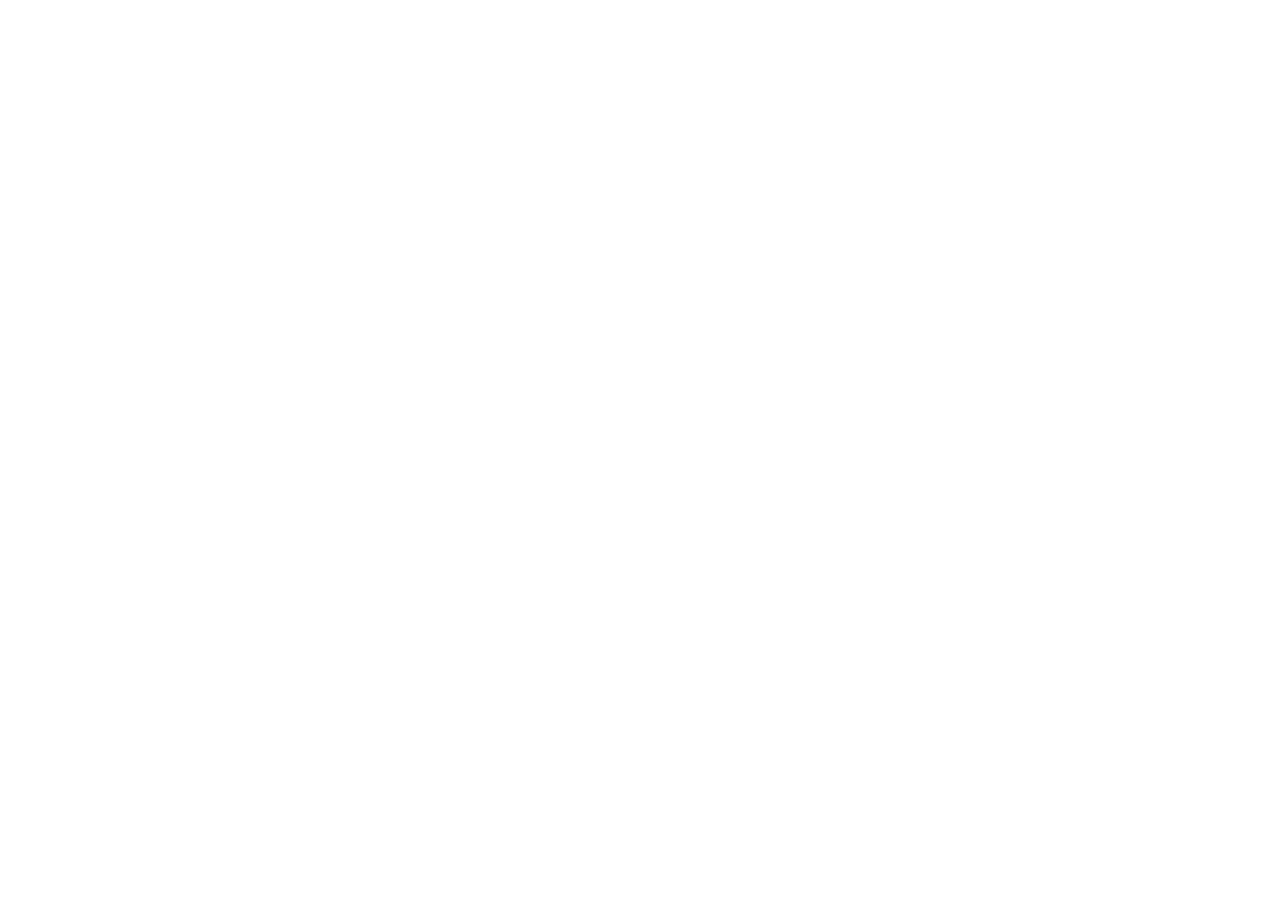
==== index.html @ 75b0a8f3 "creazione cartelle + file index.html  e style.css" ====
<!DOCTYPE html>
<html lang="it">
<head>
    <meta charset="UTF-8">
    <meta http-equiv="X-UA-Compatible" content="IE=edge">
    <meta name="viewport" content="width=device-width, initial-scale=1.0">
    <title>Shoes</title>
    <link rel="stylesheet" href="css/style.css">
    <link rel="preconnect" href="https://fonts.googleapis.com">
    <link rel="preconnect" href="https://fonts.gstatic.com" crossorigin>
    <link href="https://fonts.googleapis.com/css2?family=Rubik+Mono+One&display=swap" rel="stylesheet">
</head>
<body>
    
</body>
</html>
---- css/style.css ----
* {
    margin: 0;
    padding: 0;
    box-sizing: border-box;
}

html {
    font-family: 'Rubik Mono One', sans-serif;
}
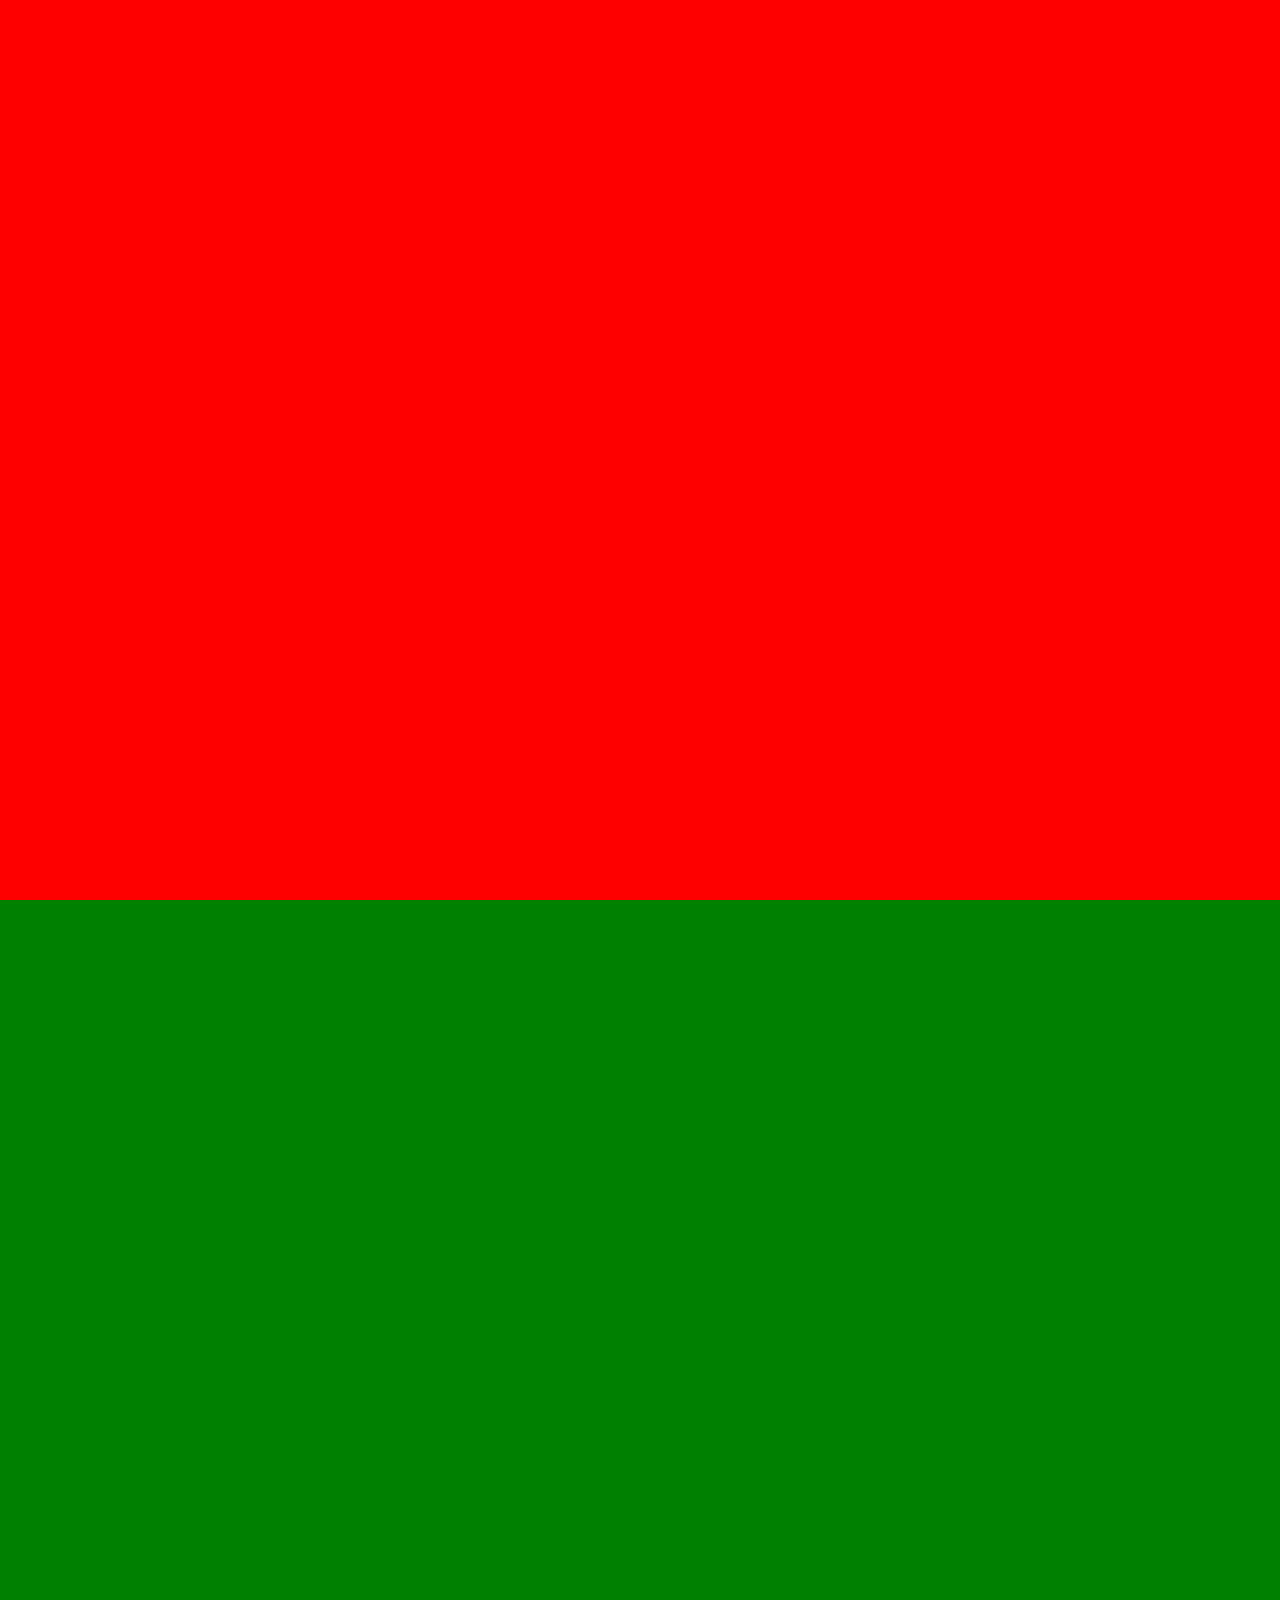
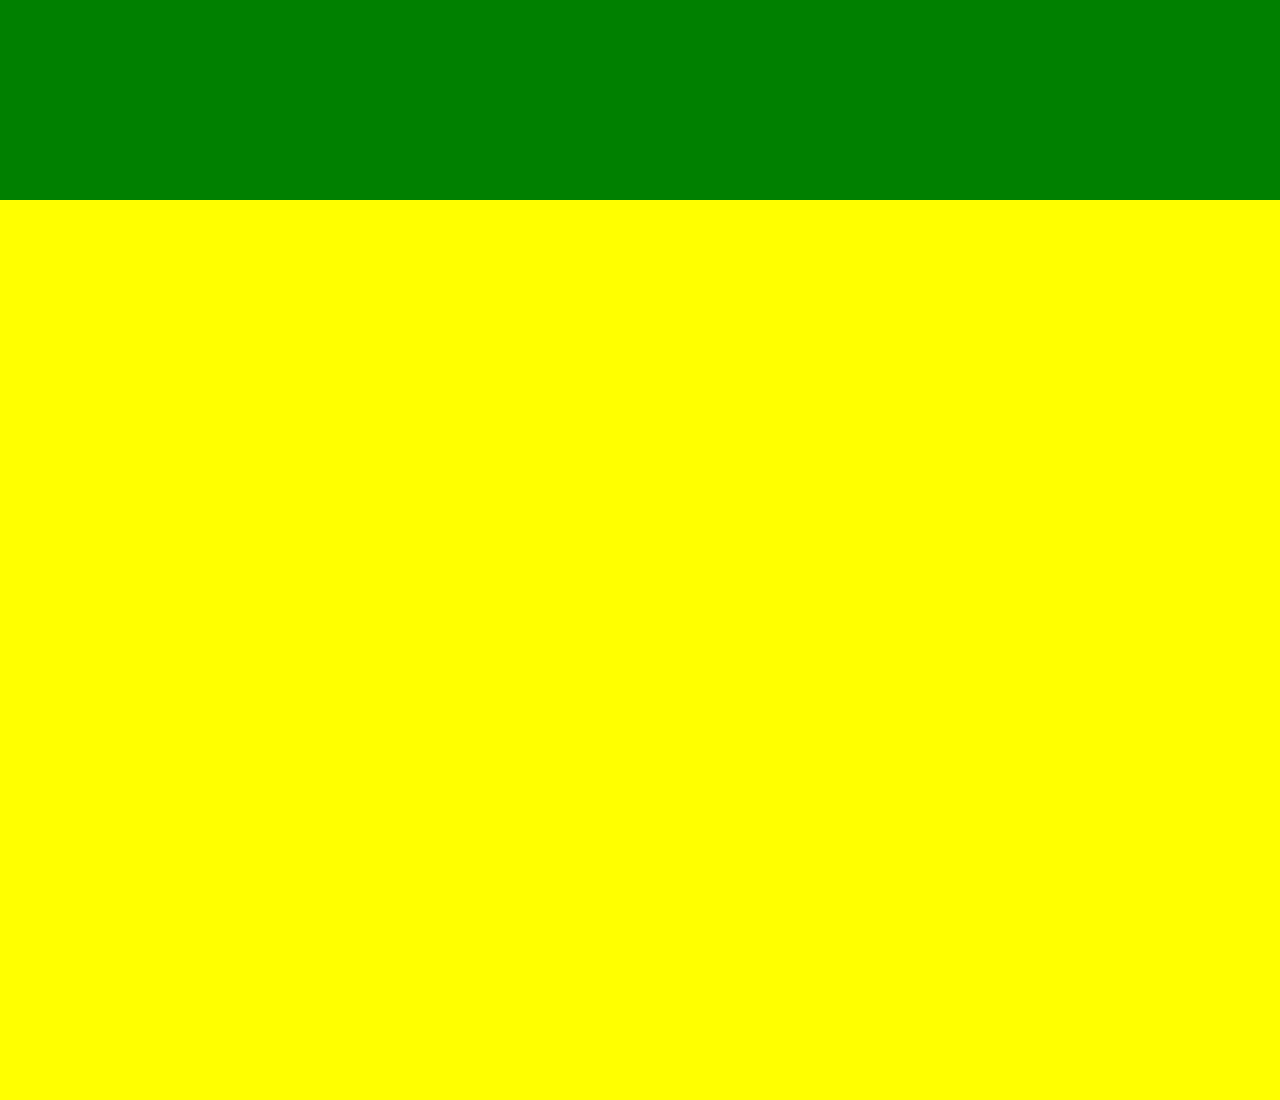
==== commit 26f45a91: "creati 3 articoli" ====
--- a/index.html
+++ b/index.html
@@ -11,6 +11,35 @@
     <link href="https://fonts.googleapis.com/css2?family=Rubik+Mono+One&display=swap" rel="stylesheet">
 </head>
 <body>
+
+    <!-- Menu fisso in alto a destra -->
+    <nav class="navbar"></nav>
+
+    <main>
+
+        <!-- Scarpa visualizzata -->
+        <article id="shoes-01">
+            <div class="content">
+                <img src="" alt="">
+                <h1></h1>
+            </div>
+        </article>
+
+        <article id="shoes-02">
+            <div class="content">
+                <img src="" alt="">
+                <h1></h1>
+            </div>
+        </article>
+
+        <article id="shoes-03">
+            <div class="content">
+                <img src="" alt="">
+                <h1></h1>
+            </div>
+        </article>
+
+    </main>
     
 </body>
 </html>--- a/css/style.css
+++ b/css/style.css
@@ -1,4 +1,4 @@
-* {
+* { /* Reset CSS */
     margin: 0;
     padding: 0;
     box-sizing: border-box;
@@ -6,4 +6,21 @@
 
 html {
     font-family: 'Rubik Mono One', sans-serif;
+}
+
+article {
+    width: 100%;
+    height: 100vh;
+}
+
+#shoes-01 {
+    background-color: red;
+}
+
+#shoes-02 {
+    background-color: green;
+}
+
+#shoes-03 {
+    background-color: yellow;
 }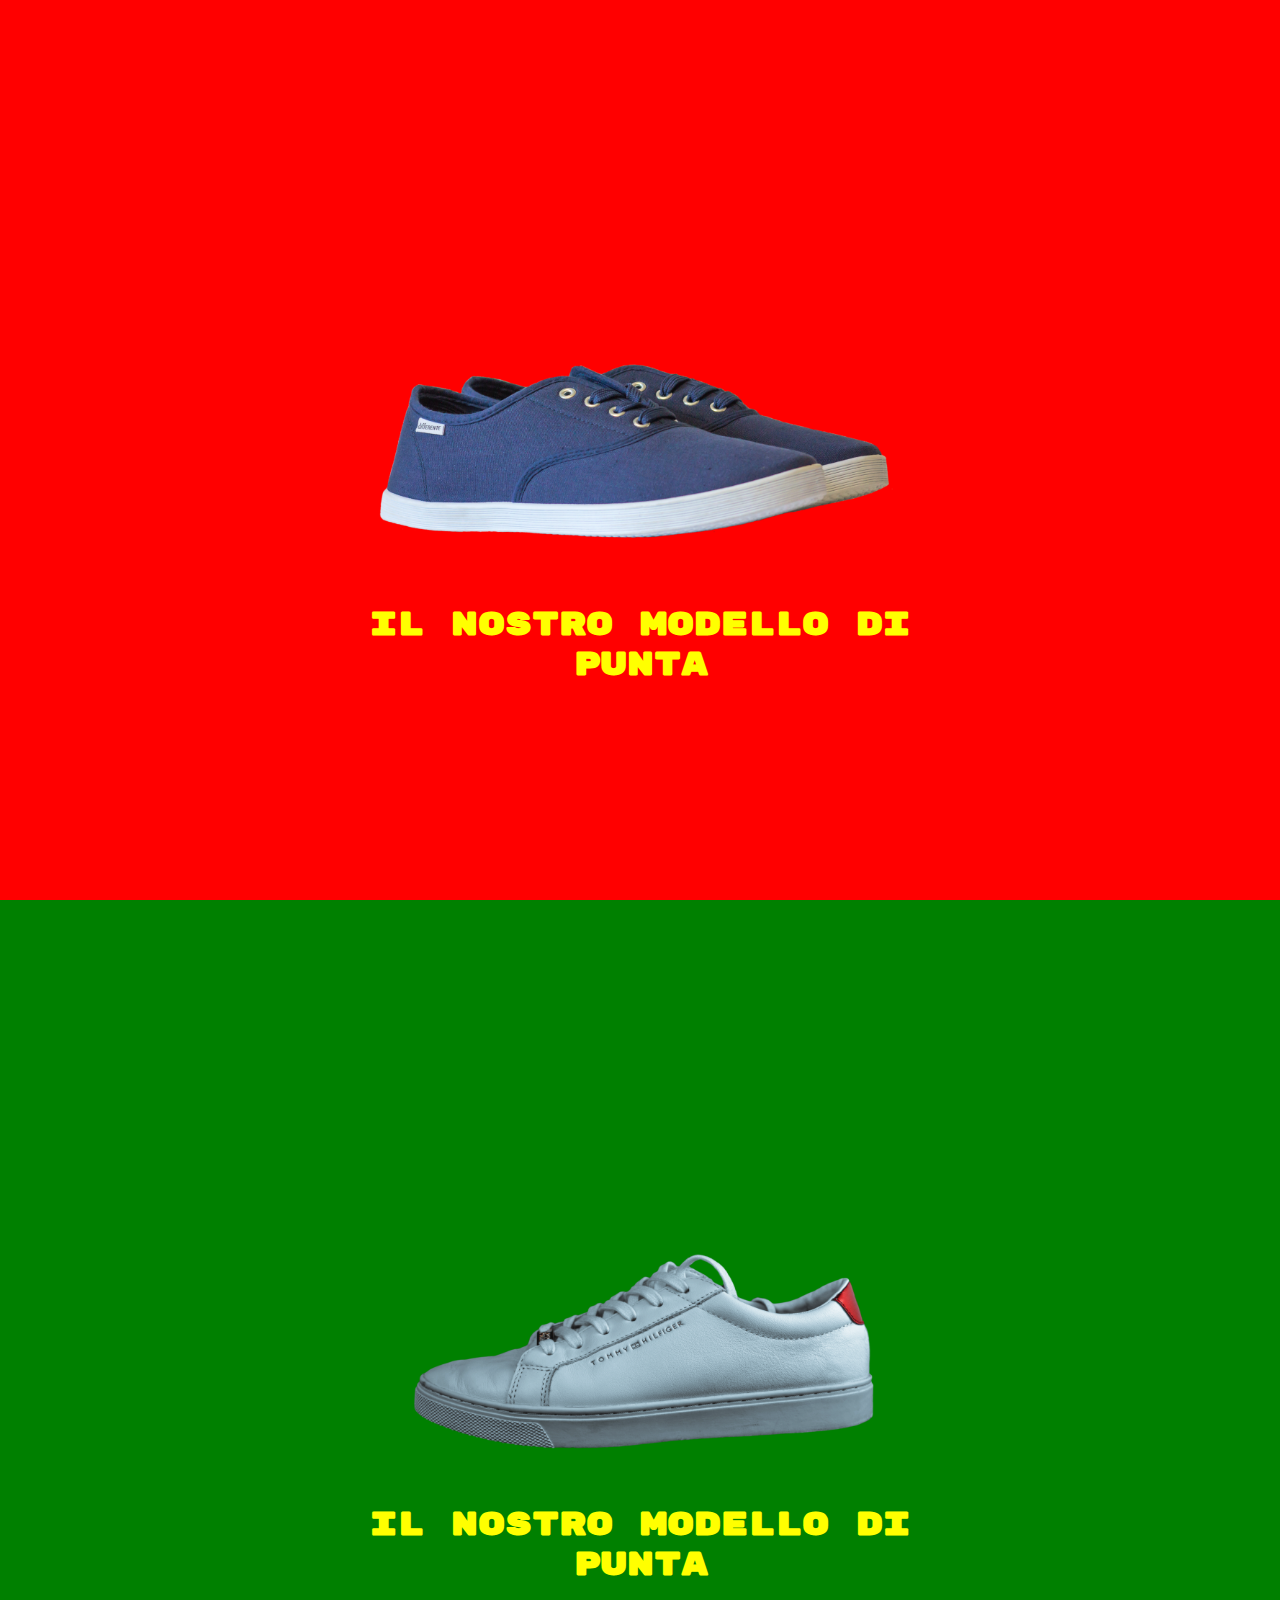
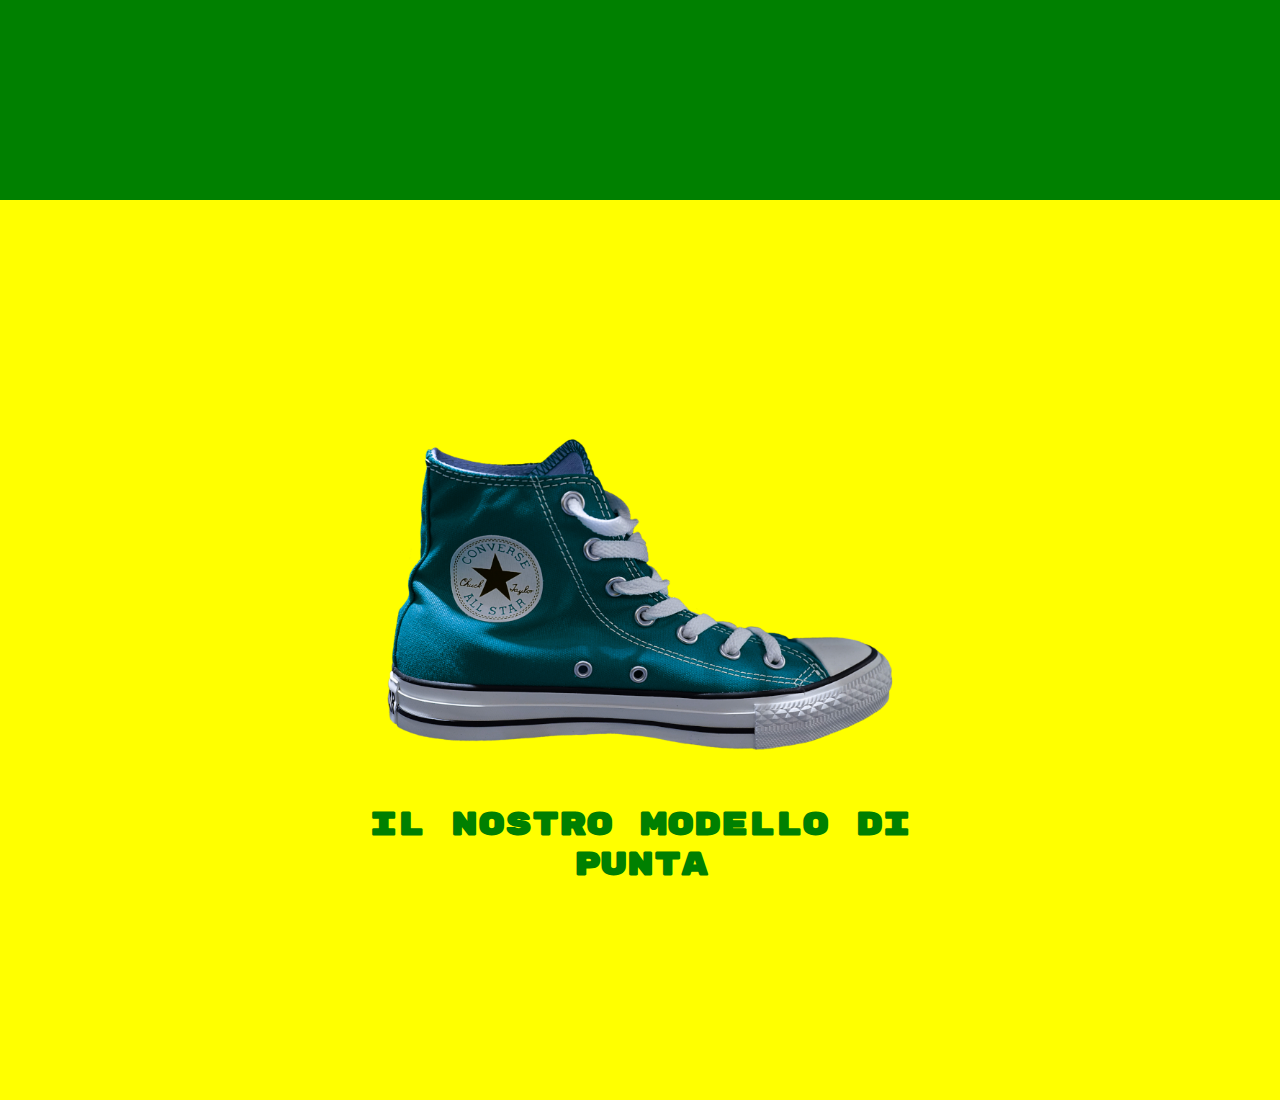
==== commit 4caf7815: "terminato il layout senza il menu di navigazione" ====
--- a/index.html
+++ b/index.html
@@ -20,22 +20,22 @@
         <!-- Scarpa visualizzata -->
         <article id="shoes-01">
             <div class="content">
-                <img src="" alt="">
-                <h1></h1>
+                <img src="img/01.png" alt="Scarpa modello 01">
+                <h1>Il nostro modello di punta</h1>
             </div>
         </article>
 
         <article id="shoes-02">
             <div class="content">
-                <img src="" alt="">
-                <h1></h1>
+                <img src="img/02.png" alt="Scarpa modello 02">
+                <h1>Il nostro modello di punta</h1>
             </div>
         </article>
 
         <article id="shoes-03">
             <div class="content">
-                <img src="" alt="">
-                <h1></h1>
+                <img src="img/03.png" alt="Scarpa modello 03">
+                <h1>Il nostro modello di punta</h1>
             </div>
         </article>
 
--- a/css/style.css
+++ b/css/style.css
@@ -8,11 +8,30 @@
     font-family: 'Rubik Mono One', sans-serif;
 }
 
+/* CONTENITORE SCARPA CHE PRENDE TUTTO LO SCHERMO */
 article {
     width: 100%;
     height: 100vh;
+    position: relative;
 }
 
+/* CONTENITORE SCARPA CENTRATO */
+article .content {
+    font-size: 1rem;
+    text-align: center;
+    text-transform: uppercase;
+    width: 45%;
+    position: absolute;
+    top: 50%;
+    left: 50%;
+    transform: translate(-50%, -50%);
+}
+
+article .content img {
+    width: 100%;
+}
+
+/* COLORE SFONDI E CARATTERI */
 #shoes-01 {
     background-color: red;
 }
@@ -23,4 +42,13 @@
 
 #shoes-03 {
     background-color: yellow;
+}
+
+#shoes-01 h1,
+#shoes-02 h1 {
+    color: yellow;
+}
+
+#shoes-03 h1 {
+    color: green;
 }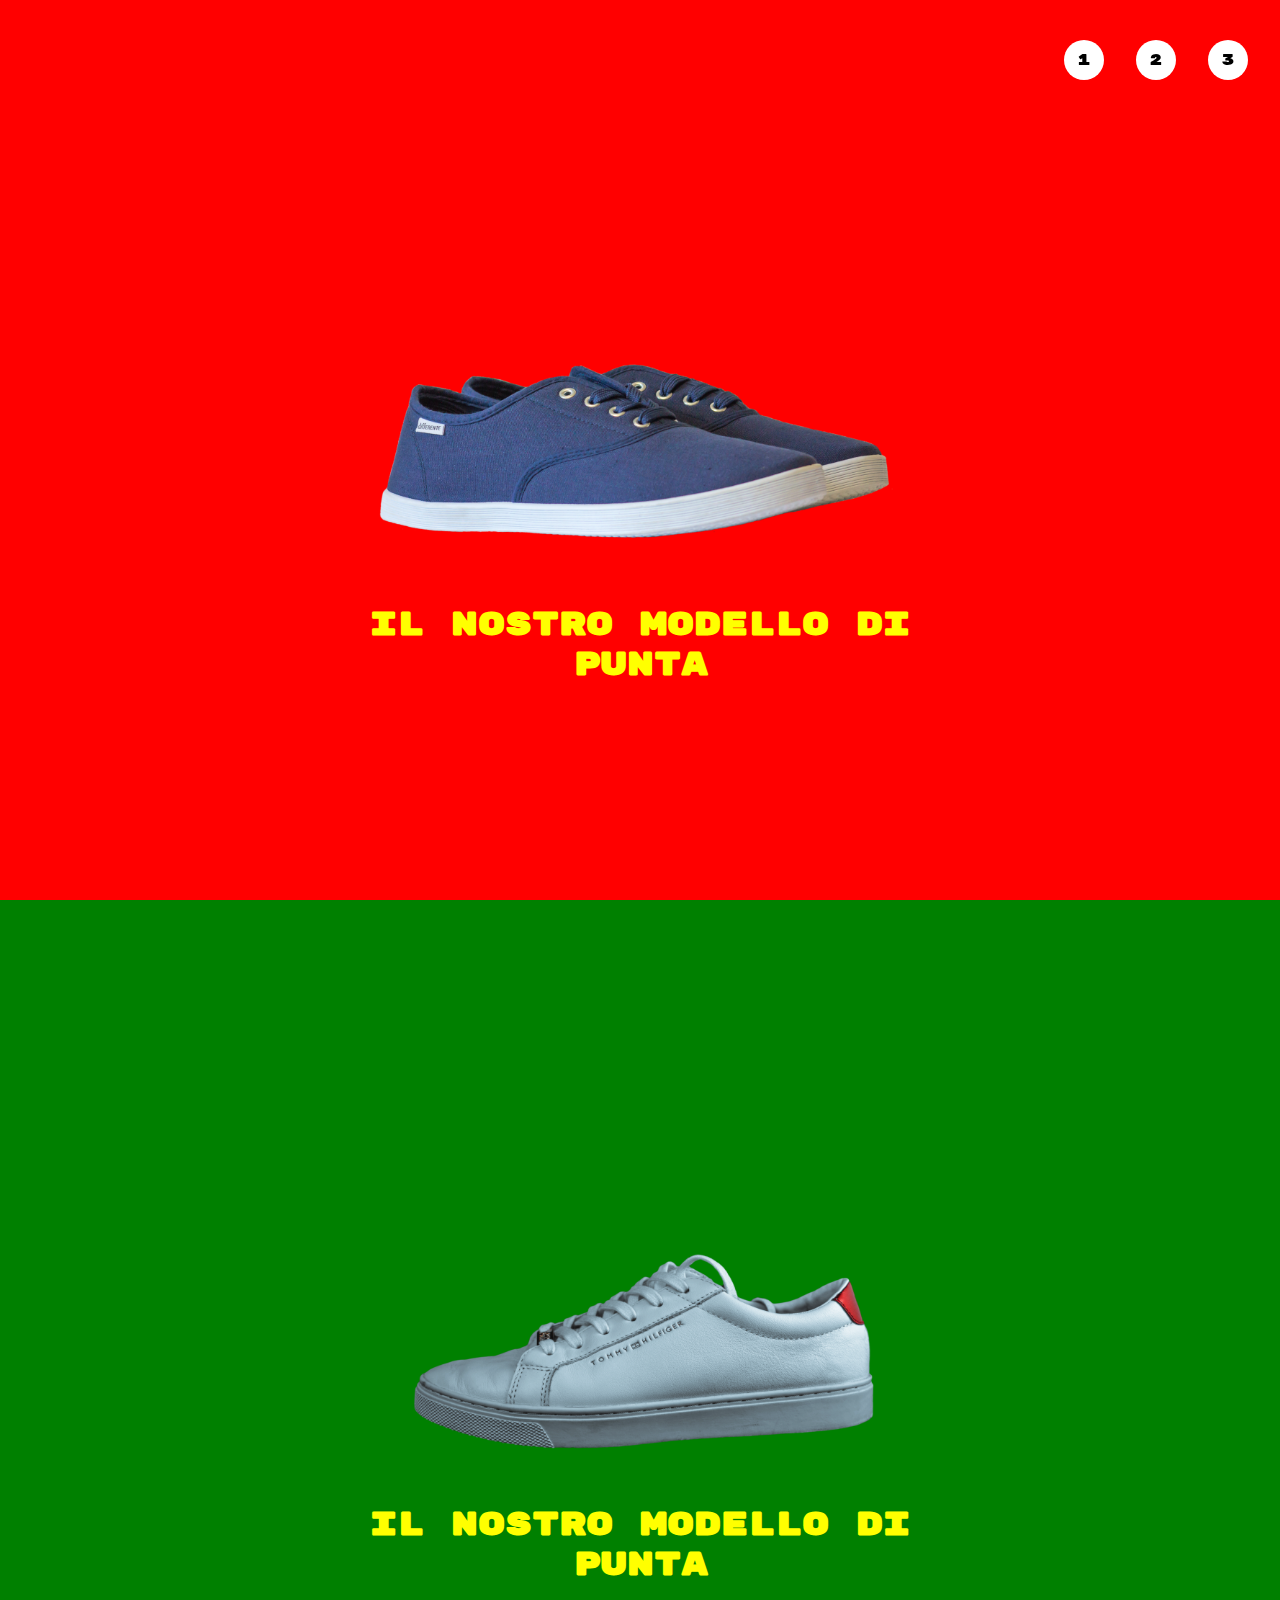
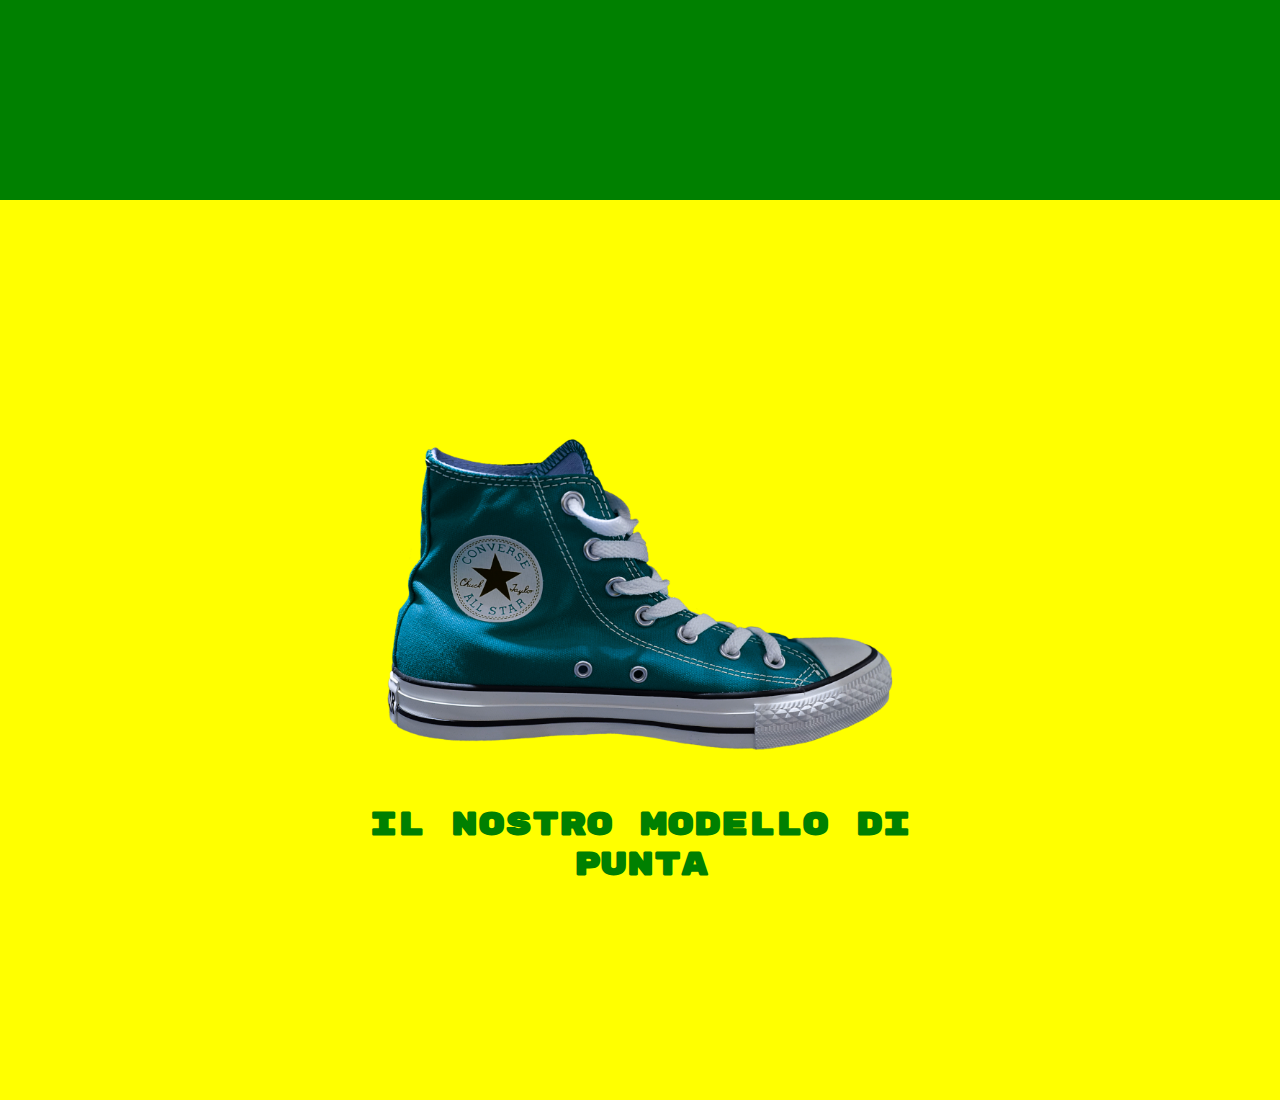
==== commit 314a6600: "aggiunta navbar senza effetti speciali" ====
--- a/index.html
+++ b/index.html
@@ -13,12 +13,20 @@
 <body>
 
     <!-- Menu fisso in alto a destra -->
-    <nav class="navbar"></nav>
+    <!-- Menu senza effetto scorrimento e senza effetti hover e onclick sui bottoni - da implementare nella cartella bonus -->
+    <nav class="navbar">
+        <ul>
+            <li><a href="#shoes-01">1</a></li>
+            <li><a href="#shoes-02">2</a></li>
+            <li><a href="#shoes-03">3</a></li>
+        </ul>
+    </nav>
 
     <main>
 
-        <!-- Scarpa visualizzata -->
+        <!-- Contenitore a schermo intero della scarpa visualizzata -->
         <article id="shoes-01">
+            <!-- Contenitore centrato della scarpa visualizzata -->
             <div class="content">
                 <img src="img/01.png" alt="Scarpa modello 01">
                 <h1>Il nostro modello di punta</h1>
--- a/css/style.css
+++ b/css/style.css
@@ -6,6 +6,38 @@
 
 html {
     font-family: 'Rubik Mono One', sans-serif;
+}
+
+/* MENU DI NAVIGAZIONE */
+.navbar {
+    position: fixed;
+    top: 2.5rem;
+    right: 2rem;
+    z-index: 9;
+}
+
+.navbar ul {
+    list-style: none;
+    font-size: 0;
+}
+
+.navbar li {
+    display: inline-block;
+    background-color: white;
+    border-radius: 50%;
+    font-size: 1rem;
+    line-height: 2.5rem;
+    text-align: center;
+    margin-left: 2rem;
+}
+
+.navbar a {
+    color: black;
+    text-decoration: none;
+    display: inline-block;
+    width: 2.5rem;
+    height: 2.5rem;
+    border-radius: 50%;
 }
 
 /* CONTENITORE SCARPA CHE PRENDE TUTTO LO SCHERMO */
